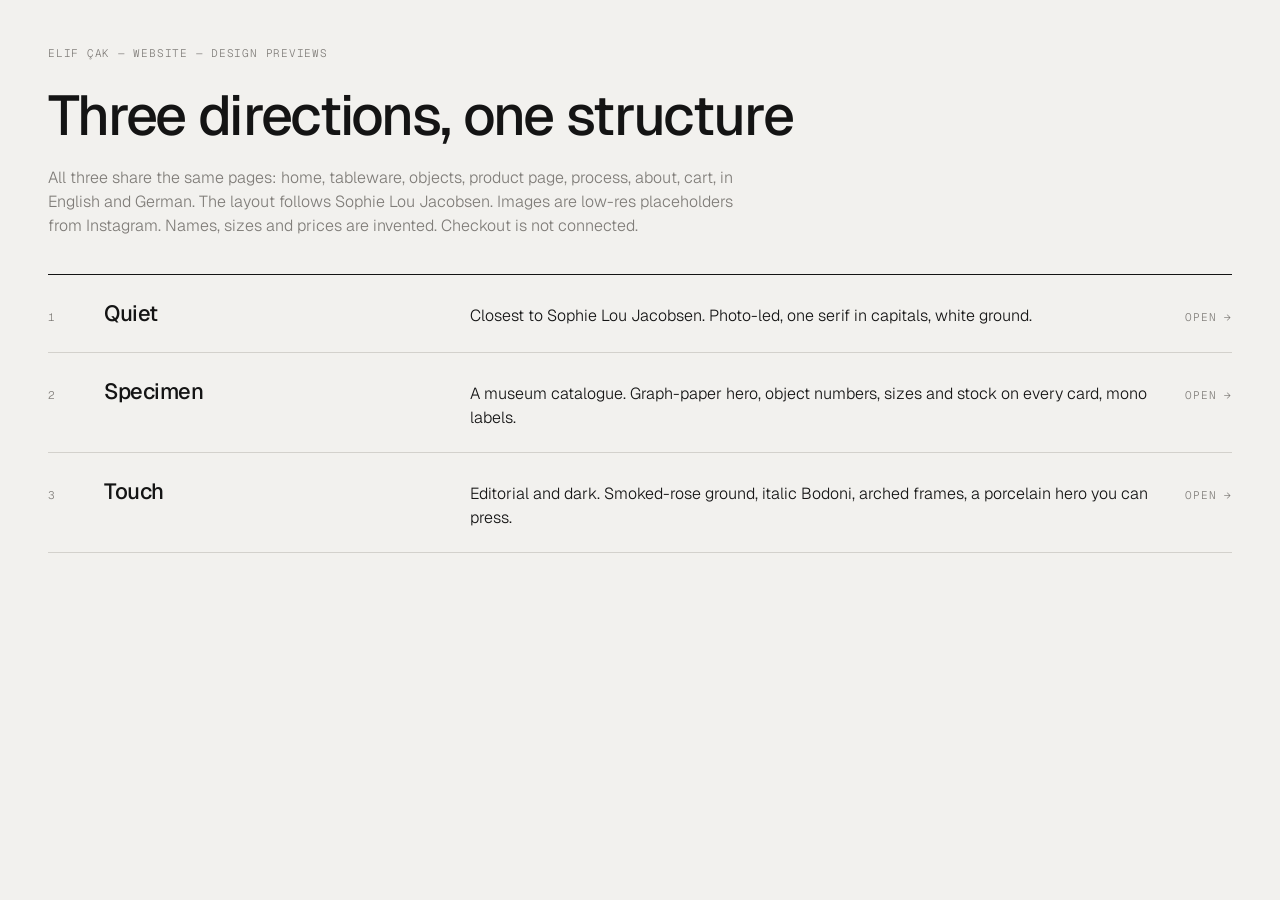
==== index.html @ 04f31047 "Design previews: three directions on a shared Sophie Lou Jacobsen-style skeleton Co-Authored-By: Cla" ====
<!doctype html>
<html lang="en"><head><meta charset="utf-8"><meta name="viewport" content="width=device-width,initial-scale=1">
<title>Elif Çak — Design previews</title><meta name="robots" content="noindex">
<link href="https://fonts.googleapis.com/css2?family=Geist:wght@300;400;500&family=Geist+Mono:wght@300&display=swap" rel="stylesheet">
<style>
:root{--bg:#f2f1ee;--fg:#141414;--dim:#7f7c78;--line:#d3d1cc}
@media (prefers-color-scheme:dark){:root:not([data-theme=light]){--bg:#161515;--fg:#eceae6;--dim:#8f8c87;--line:#33312f}}
:root[data-theme=dark]{--bg:#161515;--fg:#eceae6;--dim:#8f8c87;--line:#33312f}
*{box-sizing:border-box;margin:0}body{background:var(--bg);color:var(--fg);font:300 16px/1.5 Geist,system-ui,sans-serif;padding:40px clamp(16px,4vw,48px)}
.m{font:300 11px Geist Mono,monospace;letter-spacing:.07em;text-transform:uppercase;color:var(--dim)}
h1{font-weight:500;letter-spacing:-.03em;font-size:clamp(32px,5vw,56px);margin:10px 0 8px}
p{max-width:44em;color:var(--dim)}
ul{list-style:none;padding:0;margin-top:36px;border-top:1px solid var(--fg)}
li a{display:grid;grid-template-columns:40px 1fr 2fr auto;gap:16px;padding:22px 0;border-bottom:1px solid var(--line);align-items:baseline;color:inherit;text-decoration:none}
li a:hover b{text-decoration:underline}b{font-weight:500;font-size:22px;letter-spacing:-.02em}
@media(max-width:700px){li a{grid-template-columns:30px 1fr}li a span:nth-child(3),li a span:nth-child(4){grid-column:2}}
</style></head><body>
<span class="m">Elif Çak — website — design previews</span>
<h1>Three directions, one structure</h1>
<p>All three share the same pages: home, tableware, objects, product page, process, about, cart, in English and German. The layout follows Sophie Lou Jacobsen. Images are low-res placeholders from Instagram. Names, sizes and prices are invented. Checkout is not connected.</p>
<ul>
<li><a href="v1-quiet/"><span class="m">1</span><b>Quiet</b><span>Closest to Sophie Lou Jacobsen. Photo-led, one serif in capitals, white ground.</span><span class="m">Open →</span></a></li>
<li><a href="v2-specimen/"><span class="m">2</span><b>Specimen</b><span>A museum catalogue. Graph-paper hero, object numbers, sizes and stock on every card, mono labels.</span><span class="m">Open →</span></a></li>
<li><a href="v3-touch/"><span class="m">3</span><b>Touch</b><span>Editorial and dark. Smoked-rose ground, italic Bodoni, arched frames, a porcelain hero you can press.</span><span class="m">Open →</span></a></li>
</ul>
</body></html>
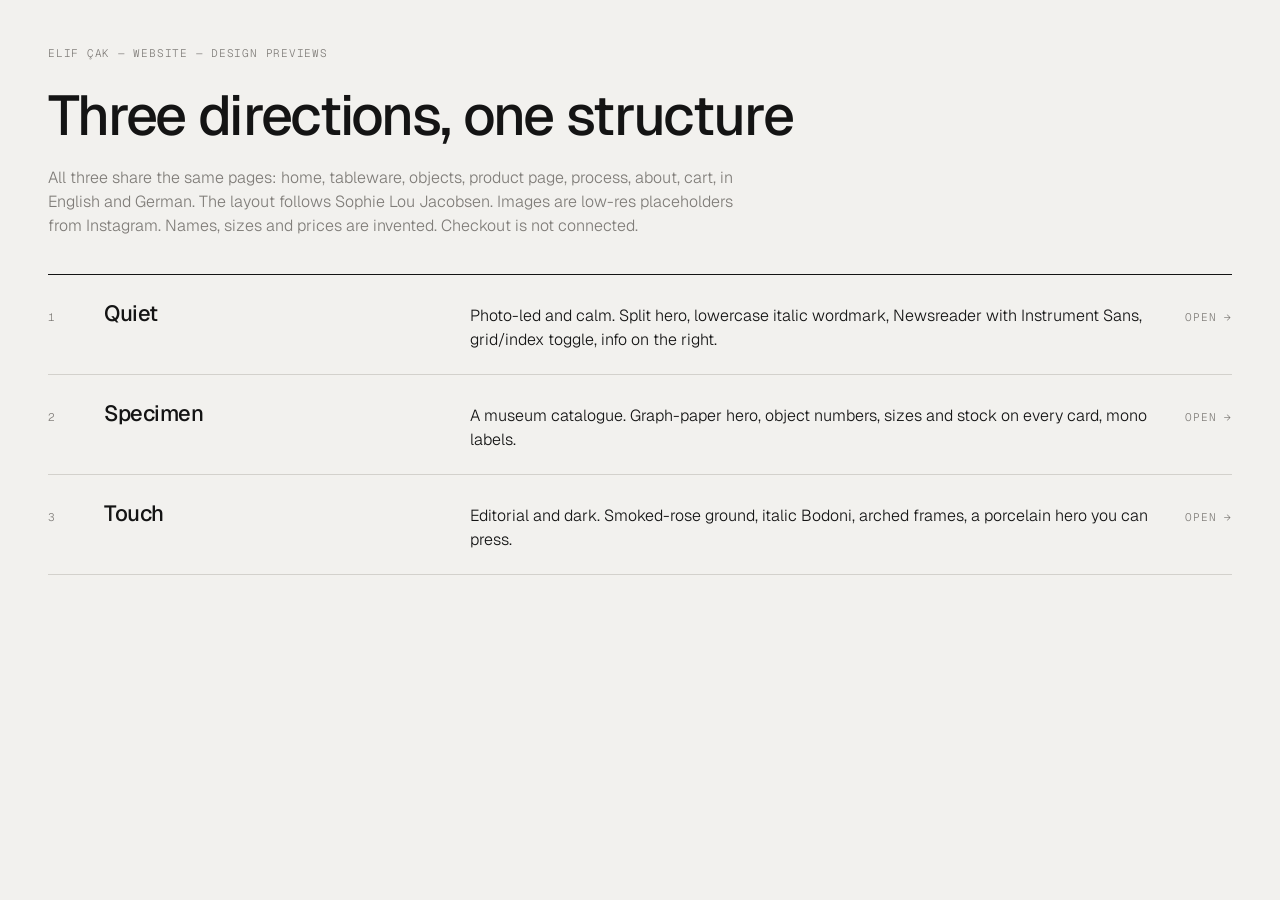
==== commit 383b2508: "Make variant 1 its own: split hero, new type pairing, grid/index toggle, accordion product page Co-A" ====
--- a/index.html
+++ b/index.html
@@ -19,7 +19,7 @@
 <h1>Three directions, one structure</h1>
 <p>All three share the same pages: home, tableware, objects, product page, process, about, cart, in English and German. The layout follows Sophie Lou Jacobsen. Images are low-res placeholders from Instagram. Names, sizes and prices are invented. Checkout is not connected.</p>
 <ul>
-<li><a href="v1-quiet/"><span class="m">1</span><b>Quiet</b><span>Closest to Sophie Lou Jacobsen. Photo-led, one serif in capitals, white ground.</span><span class="m">Open →</span></a></li>
+<li><a href="v1-quiet/"><span class="m">1</span><b>Quiet</b><span>Photo-led and calm. Split hero, lowercase italic wordmark, Newsreader with Instrument Sans, grid/index toggle, info on the right.</span><span class="m">Open →</span></a></li>
 <li><a href="v2-specimen/"><span class="m">2</span><b>Specimen</b><span>A museum catalogue. Graph-paper hero, object numbers, sizes and stock on every card, mono labels.</span><span class="m">Open →</span></a></li>
 <li><a href="v3-touch/"><span class="m">3</span><b>Touch</b><span>Editorial and dark. Smoked-rose ground, italic Bodoni, arched frames, a porcelain hero you can press.</span><span class="m">Open →</span></a></li>
 </ul>
